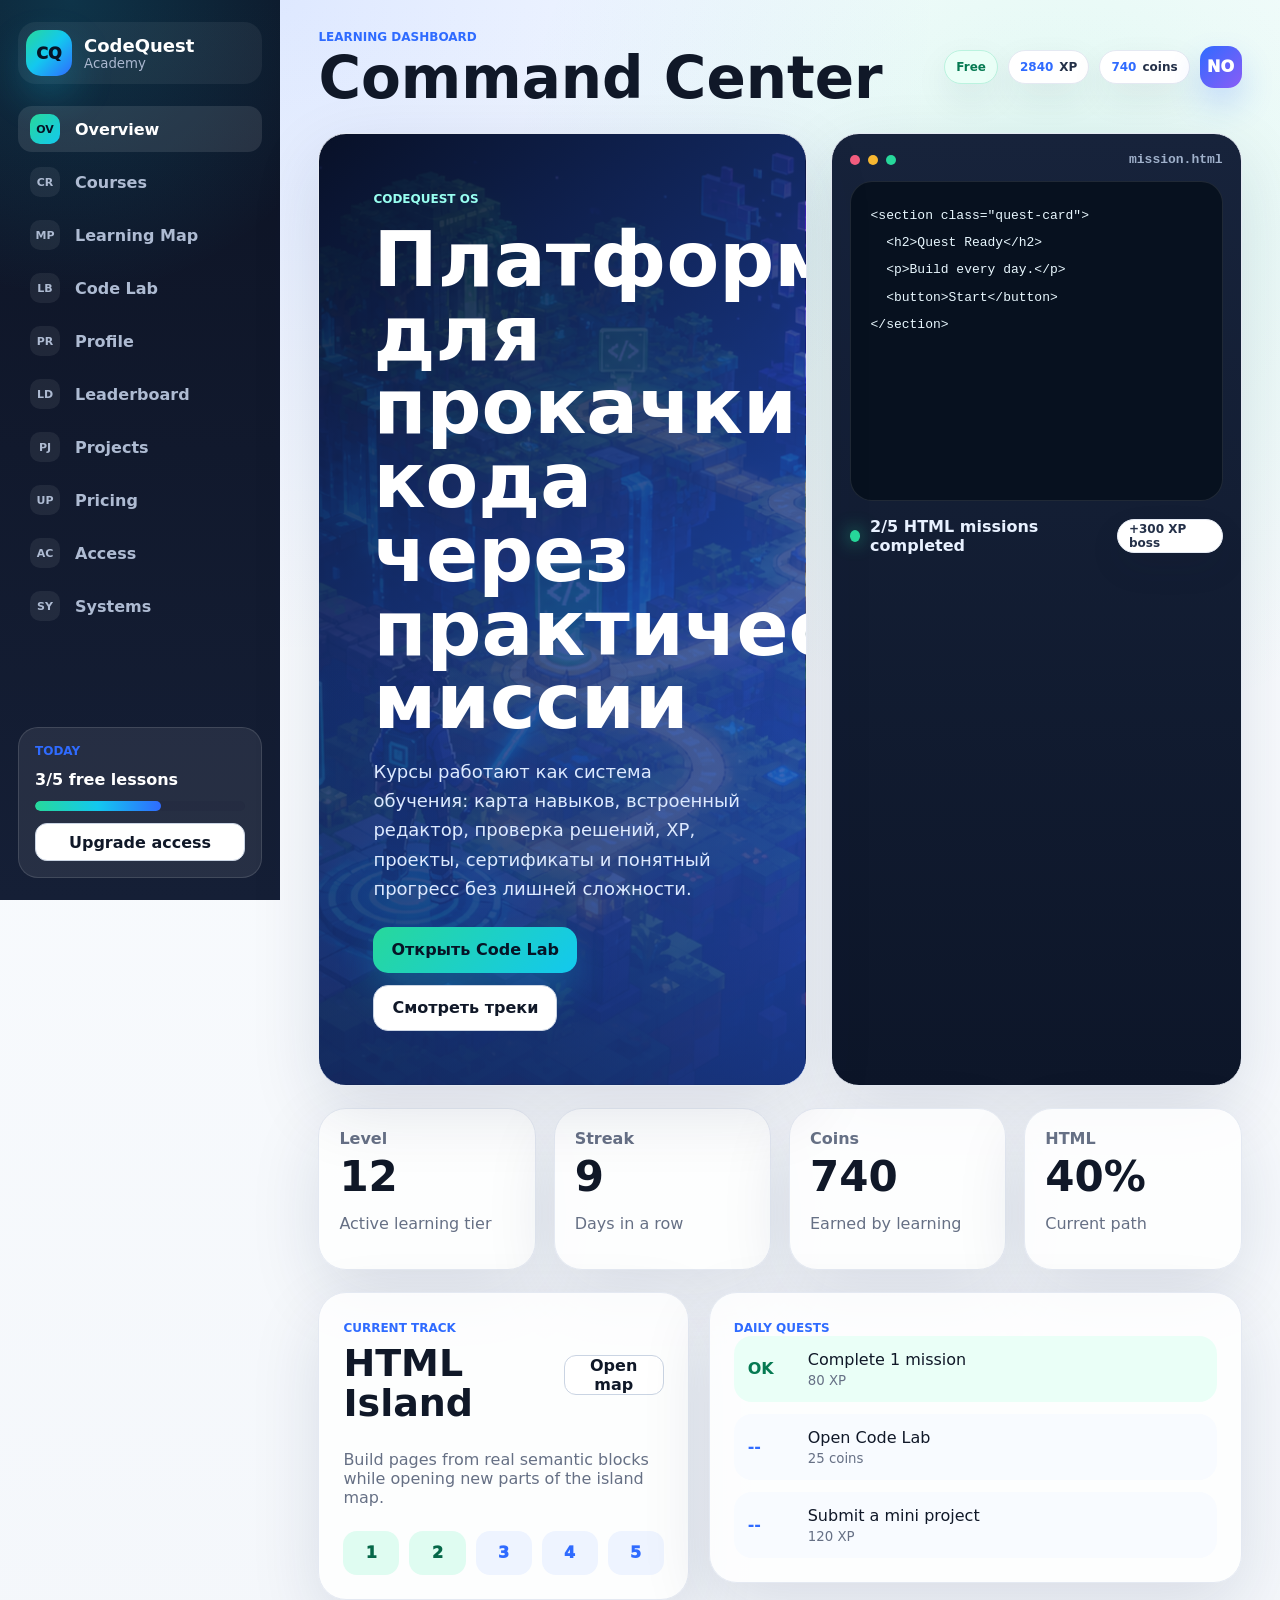
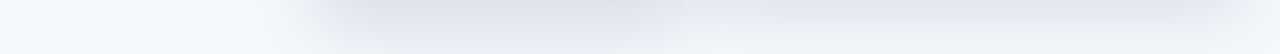
==== index.html @ f2c9de47 "Build CodeQuest Academy MVP" ====
<!doctype html>
<html lang="ru">
  <head>
    <meta charset="UTF-8" />
    <meta name="viewport" content="width=device-width, initial-scale=1.0" />
    <title>CodeQuest Academy</title>
    <link rel="stylesheet" href="src/styles/globals.css" />
  </head>
  <body>
    <div id="app"></div>
    <script type="module" src="src/app.js"></script>
  </body>
</html>
---- src/styles/globals.css ----
:root {
  color-scheme: light;
  --ink: #101828;
  --ink-2: #243048;
  --muted: #667085;
  --line: #e4e9f2;
  --line-strong: #cad4e3;
  --page: #f4f7fb;
  --panel: #ffffff;
  --panel-soft: #f8fbff;
  --nav: #0d1324;
  --nav-2: #151f36;
  --blue: #2f6bff;
  --cyan: #13c8ef;
  --green: #27d89b;
  --violet: #8b5cf6;
  --amber: #f7b731;
  --rose: #f35d7f;
  --shadow: 0 24px 70px rgba(20, 35, 70, 0.12);
  --shadow-soft: 0 14px 34px rgba(20, 35, 70, 0.08);
  font-family: Inter, ui-sans-serif, system-ui, -apple-system, BlinkMacSystemFont, "Segoe UI", sans-serif;
}

* {
  box-sizing: border-box;
}

body {
  margin: 0;
  min-width: 320px;
  color: var(--ink);
  background:
    radial-gradient(circle at 22% 0%, rgba(47, 107, 255, 0.14), transparent 34%),
    radial-gradient(circle at 82% 12%, rgba(39, 216, 155, 0.13), transparent 30%),
    linear-gradient(180deg, #fbfdff 0%, var(--page) 100%);
}

button,
input,
textarea,
select {
  font: inherit;
}

button {
  border: 0;
  cursor: pointer;
}

.app-shell {
  min-height: 100vh;
  display: grid;
  grid-template-columns: 280px minmax(0, 1fr);
}

.sidebar {
  position: sticky;
  top: 0;
  height: 100vh;
  display: flex;
  flex-direction: column;
  gap: 22px;
  padding: 22px 18px;
  background:
    radial-gradient(circle at 25% 0%, rgba(19, 200, 239, 0.18), transparent 32%),
    linear-gradient(180deg, var(--nav) 0%, var(--nav-2) 100%);
  color: white;
}

.brand {
  display: grid;
  grid-template-columns: 46px 1fr;
  align-items: center;
  gap: 12px;
  padding: 8px;
  border-radius: 18px;
  background: rgba(255, 255, 255, 0.06);
  color: white;
  text-align: left;
}

.brand-mark {
  width: 46px;
  height: 46px;
  display: grid;
  place-items: center;
  border-radius: 15px;
  background: linear-gradient(135deg, var(--green), var(--cyan) 48%, var(--blue));
  color: #061426;
  font-weight: 950;
  box-shadow: 0 18px 40px rgba(19, 200, 239, 0.28);
}

.brand strong,
.brand small {
  display: block;
}

.brand strong {
  font-size: 18px;
}

.brand small {
  color: #aab7cf;
}

.side-nav {
  display: grid;
  gap: 7px;
}

.side-nav button {
  display: grid;
  grid-template-columns: 34px 1fr;
  align-items: center;
  gap: 11px;
  min-height: 46px;
  padding: 0 12px;
  border-radius: 14px;
  color: #aebbd2;
  background: transparent;
  text-align: left;
}

.side-nav button span {
  width: 30px;
  height: 30px;
  display: grid;
  place-items: center;
  border-radius: 10px;
  background: rgba(255, 255, 255, 0.07);
  font-size: 11px;
  font-weight: 900;
}

.side-nav button.active,
.side-nav button:hover {
  color: white;
  background: rgba(255, 255, 255, 0.1);
}

.side-nav button.active span {
  background: linear-gradient(135deg, var(--green), var(--cyan));
  color: #061426;
}

.sidebar-card {
  margin-top: auto;
  display: grid;
  gap: 12px;
  padding: 16px;
  border: 1px solid rgba(255, 255, 255, 0.12);
  border-radius: 20px;
  background: rgba(255, 255, 255, 0.08);
}

.workspace {
  min-width: 0;
  padding: 26px clamp(18px, 3vw, 40px) 54px;
}

.workspace-top {
  display: flex;
  align-items: center;
  justify-content: space-between;
  gap: 20px;
  margin-bottom: 26px;
}

.workspace-top h1 {
  margin: 4px 0 0;
  font-size: clamp(34px, 5vw, 58px);
  line-height: 1;
  letter-spacing: 0;
}

.mini-label {
  display: inline-flex;
  width: fit-content;
  color: var(--blue);
  font-size: 12px;
  font-weight: 900;
  letter-spacing: 0;
  text-transform: uppercase;
}

.account-strip {
  display: flex;
  align-items: center;
  gap: 10px;
  flex-wrap: wrap;
  justify-content: flex-end;
}

.plan-badge,
.metric-pill,
.tag {
  display: inline-flex;
  align-items: center;
  gap: 6px;
  min-height: 34px;
  padding: 0 11px;
  border: 1px solid var(--line);
  border-radius: 999px;
  background: white;
  color: var(--ink-2);
  font-size: 12px;
  font-weight: 850;
  box-shadow: var(--shadow-soft);
}

.plan-badge {
  color: #067a52;
  background: #eafff7;
  border-color: #bbf3df;
}

.metric-pill strong {
  color: var(--blue);
}

.avatar {
  width: 42px;
  height: 42px;
  display: grid;
  place-items: center;
  border-radius: 14px;
  color: white;
  background: linear-gradient(135deg, var(--blue), var(--violet));
  font-weight: 950;
  box-shadow: 0 16px 32px rgba(47, 107, 255, 0.22);
}

.avatar.large {
  width: 86px;
  height: 86px;
  margin-bottom: 18px;
  font-size: 28px;
}

.command-center {
  display: grid;
  grid-template-columns: minmax(0, 0.95fr) minmax(360px, 0.8fr);
  gap: 24px;
  align-items: stretch;
  margin-bottom: 22px;
}

.command-copy,
.lab-preview,
.panel,
.stat-card,
.course-card,
.price-card {
  border: 1px solid var(--line);
  border-radius: 28px;
  background: rgba(255, 255, 255, 0.84);
  box-shadow: var(--shadow);
}

.command-copy {
  position: relative;
  overflow: hidden;
  padding: clamp(28px, 5vw, 54px);
  color: white;
  background:
    linear-gradient(135deg, rgba(9, 18, 41, 0.92), rgba(47, 107, 255, 0.78)),
    url("../assets/codequest-hero.png");
  background-size: cover;
  background-position: center;
}

.command-copy::after {
  content: "";
  position: absolute;
  inset: auto 0 0;
  height: 46%;
  background: linear-gradient(transparent, rgba(8, 13, 30, 0.46));
  pointer-events: none;
}

.command-copy > * {
  position: relative;
  z-index: 1;
}

.command-copy .mini-label {
  color: #98fff0;
}

.command-copy h2 {
  max-width: 760px;
  margin: 16px 0;
  font-size: clamp(40px, 6vw, 78px);
  line-height: 0.96;
  letter-spacing: 0;
}

.command-copy p {
  max-width: 660px;
  color: #dce9ff;
  font-size: 18px;
  line-height: 1.62;
}

.actions {
  display: flex;
  flex-wrap: wrap;
  gap: 12px;
  margin-top: 24px;
}

.primary-btn,
.secondary-btn,
.ghost-btn {
  min-height: 46px;
  padding: 0 18px;
  border-radius: 15px;
  font-weight: 900;
  transition: transform 160ms ease, box-shadow 160ms ease;
}

.primary-btn {
  color: #061426;
  background: linear-gradient(135deg, var(--green), var(--cyan));
  box-shadow: 0 18px 36px rgba(19, 200, 239, 0.24);
}

.secondary-btn {
  border: 1px solid var(--line-strong);
  color: var(--ink);
  background: white;
}

.ghost-btn {
  color: var(--muted);
  background: transparent;
}

.compact {
  min-height: 38px;
  padding: 0 13px;
  border-radius: 12px;
}

.primary-btn:hover,
.secondary-btn:hover,
.ghost-btn:hover {
  transform: translateY(-2px);
}

button:disabled {
  cursor: not-allowed;
  opacity: 0.58;
  transform: none;
}

.lab-preview {
  padding: 18px;
  background:
    linear-gradient(180deg, #17233b, #0d1629);
  color: #e8f1ff;
}

.window-bar {
  display: flex;
  align-items: center;
  gap: 8px;
  margin-bottom: 14px;
}

.window-bar span {
  width: 10px;
  height: 10px;
  border-radius: 50%;
  background: var(--rose);
}

.window-bar span:nth-child(2) {
  background: var(--amber);
}

.window-bar span:nth-child(3) {
  background: var(--green);
}

.window-bar strong {
  margin-left: auto;
  color: #9fb0ca;
  font-family: "Cascadia Code", Consolas, monospace;
  font-size: 13px;
}

.lab-preview pre,
.editor-panel textarea {
  margin: 0;
  min-height: 320px;
  padding: 20px;
  border: 1px solid rgba(255, 255, 255, 0.1);
  border-radius: 22px;
  overflow: auto;
  background: #07111f;
  color: #e9f8ff;
  font-family: "Cascadia Code", "SFMono-Regular", Consolas, monospace;
  line-height: 1.7;
}

.preview-status {
  display: flex;
  align-items: center;
  gap: 10px;
  margin-top: 16px;
}

.status-dot {
  width: 12px;
  height: 12px;
  border-radius: 50%;
  background: var(--green);
  box-shadow: 0 0 18px rgba(39, 216, 155, 0.8);
}

.insight-grid,
.course-grid,
.pricing-grid,
.system-grid {
  display: grid;
  gap: 18px;
}

.insight-grid {
  grid-template-columns: repeat(4, minmax(0, 1fr));
  margin-bottom: 22px;
}

.compact-grid {
  grid-template-columns: repeat(3, minmax(0, 1fr));
  margin: 18px 0;
}

.stat-card {
  padding: 20px;
}

.stat-card span {
  color: var(--muted);
  font-weight: 850;
}

.stat-card strong {
  display: block;
  margin: 8px 0;
  font-size: clamp(28px, 4vw, 42px);
  line-height: 1;
}

.stat-card p,
.muted {
  color: var(--muted);
}

.split-layout,
.lab-layout {
  display: grid;
  grid-template-columns: minmax(0, 0.82fr) minmax(0, 1.18fr);
  gap: 20px;
  align-items: start;
}

.wide-left {
  grid-template-columns: minmax(0, 1.04fr) minmax(360px, 0.96fr);
}

.panel {
  padding: 24px;
}

.panel h2,
.course-card h2,
.price-card h2 {
  margin: 8px 0 10px;
  font-size: clamp(24px, 3vw, 38px);
  line-height: 1.05;
}

.section-head,
.row-between {
  display: flex;
  align-items: center;
  justify-content: space-between;
  gap: 14px;
}

.track-strip {
  display: grid;
  grid-template-columns: repeat(5, 1fr);
  gap: 10px;
  margin-top: 24px;
}

.track-strip button,
.node {
  height: 44px;
  display: grid;
  place-items: center;
  border-radius: 14px;
  color: var(--blue);
  background: #eef4ff;
  font-weight: 950;
}

.track-strip button.done,
.mission-row.done .node {
  color: #066849;
  background: #dffcf1;
}

.process-list {
  display: grid;
  gap: 12px;
}

.process-list div {
  display: grid;
  grid-template-columns: 48px 1fr;
  gap: 12px;
  align-items: center;
  padding: 14px;
  border-radius: 18px;
  background: var(--panel-soft);
}

.process-list strong {
  color: var(--blue);
}

.process-list .complete {
  background: #eafff7;
}

.process-list .complete strong {
  color: #067a52;
}

.process-list small {
  display: block;
  margin-top: 4px;
  color: var(--muted);
}

.toolbar {
  display: flex;
  align-items: center;
  justify-content: space-between;
  gap: 14px;
  margin-bottom: 20px;
}

.filters {
  display: flex;
  gap: 8px;
  flex-wrap: wrap;
}

.filters button {
  min-height: 40px;
  padding: 0 15px;
  border: 1px solid var(--line);
  border-radius: 999px;
  color: var(--muted);
  background: white;
  font-weight: 850;
}

.filters button.active {
  color: white;
  background: var(--blue);
  border-color: var(--blue);
}

.course-grid {
  grid-template-columns: repeat(3, minmax(0, 1fr));
}

.course-card {
  overflow: hidden;
}

.locked-card {
  opacity: 0.82;
}

.locked-card .course-cover {
  filter: grayscale(0.2);
}

.course-cover {
  position: relative;
  min-height: 150px;
  display: flex;
  align-items: end;
  justify-content: space-between;
  padding: 22px;
  color: white;
  background:
    radial-gradient(circle at 72% 28%, color-mix(in srgb, var(--accent) 90%, white), transparent 22%),
    linear-gradient(135deg, color-mix(in srgb, var(--accent) 88%, #15203a), #15203a);
}

.course-cover span {
  font-size: 44px;
  font-weight: 950;
}

.course-orbit {
  width: 78px;
  height: 78px;
  border: 14px solid rgba(255, 255, 255, 0.26);
  border-top-color: white;
  border-radius: 50%;
}

.course-body {
  padding: 20px;
}

.course-body p {
  color: var(--muted);
  line-height: 1.5;
}

.tag-list,
.badge-grid {
  display: flex;
  flex-wrap: wrap;
  gap: 8px;
  margin: 14px 0;
}

.progress {
  height: 10px;
  overflow: hidden;
  border-radius: 999px;
  background: rgba(16, 24, 40, 0.08);
}

.progress span {
  display: block;
  width: var(--value);
  height: 100%;
  border-radius: inherit;
  background: linear-gradient(90deg, var(--green), var(--cyan), var(--blue));
}

.course-body .secondary-btn {
  margin-top: 16px;
}

.course-hero {
  background:
    linear-gradient(135deg, rgba(47, 107, 255, 0.12), rgba(39, 216, 155, 0.1)),
    white;
}

.mission-list {
  display: grid;
  gap: 12px;
}

.mission-row {
  display: grid;
  grid-template-columns: 58px 1fr auto;
  gap: 14px;
  align-items: center;
  padding: 15px;
  border: 1px solid var(--line);
  border-radius: 22px;
  background: white;
  color: var(--ink);
  text-align: left;
  box-shadow: var(--shadow-soft);
}

.mission-row small,
.project-row small {
  display: block;
  margin-top: 4px;
  color: var(--muted);
}

.mission-row.locked {
  opacity: 0.62;
}

.lesson-brief {
  position: sticky;
  top: 24px;
}

.hint-box,
.empty-note,
.toast {
  padding: 16px;
  border-radius: 18px;
  background: var(--panel-soft);
}

.hint-box {
  display: grid;
  gap: 6px;
  margin-top: 20px;
}

.editor-panel textarea {
  width: 100%;
  resize: vertical;
  min-height: 380px;
}

.toast {
  color: #066849;
  background: #e7fff5;
}

.empty-note {
  color: var(--muted);
  border: 1px dashed var(--line-strong);
}

.pricing-grid {
  grid-template-columns: repeat(3, minmax(0, 1fr));
}

.price-card {
  padding: 26px;
}

.price-card.best {
  border-color: #b6eeda;
  background:
    linear-gradient(180deg, #eafff7, white);
}

.price {
  margin: 16px 0;
  font-size: 52px;
  font-weight: 950;
}

.check-list {
  display: grid;
  gap: 11px;
  margin: 20px 0;
  padding: 0;
  list-style: none;
}

.check-list li::before {
  content: "+";
  margin-right: 8px;
  color: var(--green);
  font-weight: 950;
}

.profile-panel {
  text-align: center;
}

.profile-action {
  width: 100%;
  margin-top: 10px;
}

.badge {
  padding: 10px 12px;
  border: 1px solid var(--line);
  border-radius: 999px;
  background: var(--panel-soft);
  font-weight: 800;
}

.table-panel {
  display: grid;
  gap: 0;
}

.leader-row,
.project-row {
  display: grid;
  grid-template-columns: 60px 1fr auto;
  gap: 12px;
  align-items: center;
  padding: 16px 0;
  border-bottom: 1px solid var(--line);
}

.project-row {
  grid-template-columns: 1fr auto auto;
}

.project-row.complete {
  background: linear-gradient(90deg, #eafff7, transparent);
}

.leader-row:last-child,
.project-row:last-child {
  border-bottom: 0;
}

.system-grid {
  grid-template-columns: repeat(3, minmax(0, 1fr));
}

.billing-panel {
  margin-bottom: 20px;
  background:
    linear-gradient(135deg, rgba(47, 107, 255, 0.1), rgba(39, 216, 155, 0.12)),
    white;
}

.auth-save {
  margin-top: 14px;
}

.tutor-chip {
  border: 0;
  cursor: pointer;
}

.shop-list {
  display: grid;
  gap: 12px;
  margin-top: 14px;
}

.shop-item {
  display: grid;
  grid-template-columns: 1fr auto;
  gap: 12px;
  align-items: center;
  padding: 13px;
  border: 1px solid var(--line);
  border-radius: 18px;
  background: var(--panel-soft);
}

.shop-item small {
  display: block;
  margin-top: 4px;
  color: var(--muted);
}

.input {
  width: 100%;
  min-height: 48px;
  padding: 0 14px;
  border: 1px solid var(--line-strong);
  border-radius: 15px;
  color: var(--ink);
  background: white;
}

.modal-backdrop {
  position: fixed;
  inset: 0;
  z-index: 30;
  display: grid;
  place-items: center;
  padding: 18px;
  background: rgba(10, 18, 35, 0.5);
  backdrop-filter: blur(12px);
}

.modal {
  width: min(520px, 100%);
  padding: 28px;
  border: 1px solid var(--line);
  border-radius: 28px;
  background: white;
  box-shadow: var(--shadow);
}

@media (max-width: 1120px) {
  .app-shell {
    grid-template-columns: 1fr;
  }

  .sidebar {
    position: relative;
    height: auto;
  }

  .side-nav {
    grid-template-columns: repeat(5, minmax(120px, 1fr));
  }

  .sidebar-card {
    margin-top: 0;
  }

  .command-center,
  .split-layout,
  .lab-layout,
  .wide-left {
    grid-template-columns: 1fr;
  }

  .lesson-brief {
    position: static;
  }
}

@media (max-width: 820px) {
  .workspace-top,
  .toolbar,
  .section-head,
  .row-between {
    align-items: flex-start;
    flex-direction: column;
  }

  .insight-grid,
  .compact-grid,
  .course-grid,
  .pricing-grid,
  .system-grid {
    grid-template-columns: 1fr 1fr;
  }

  .side-nav {
    grid-template-columns: 1fr 1fr;
  }
}

@media (max-width: 560px) {
  .workspace {
    padding: 18px 14px 42px;
  }

  .workspace-top h1 {
    font-size: 36px;
  }

  .command-copy h2 {
    font-size: 42px;
  }

  .insight-grid,
  .compact-grid,
  .course-grid,
  .pricing-grid,
  .system-grid,
  .track-strip {
    grid-template-columns: 1fr;
  }

  .mission-row,
  .leader-row,
  .project-row {
    grid-template-columns: 1fr;
  }
}
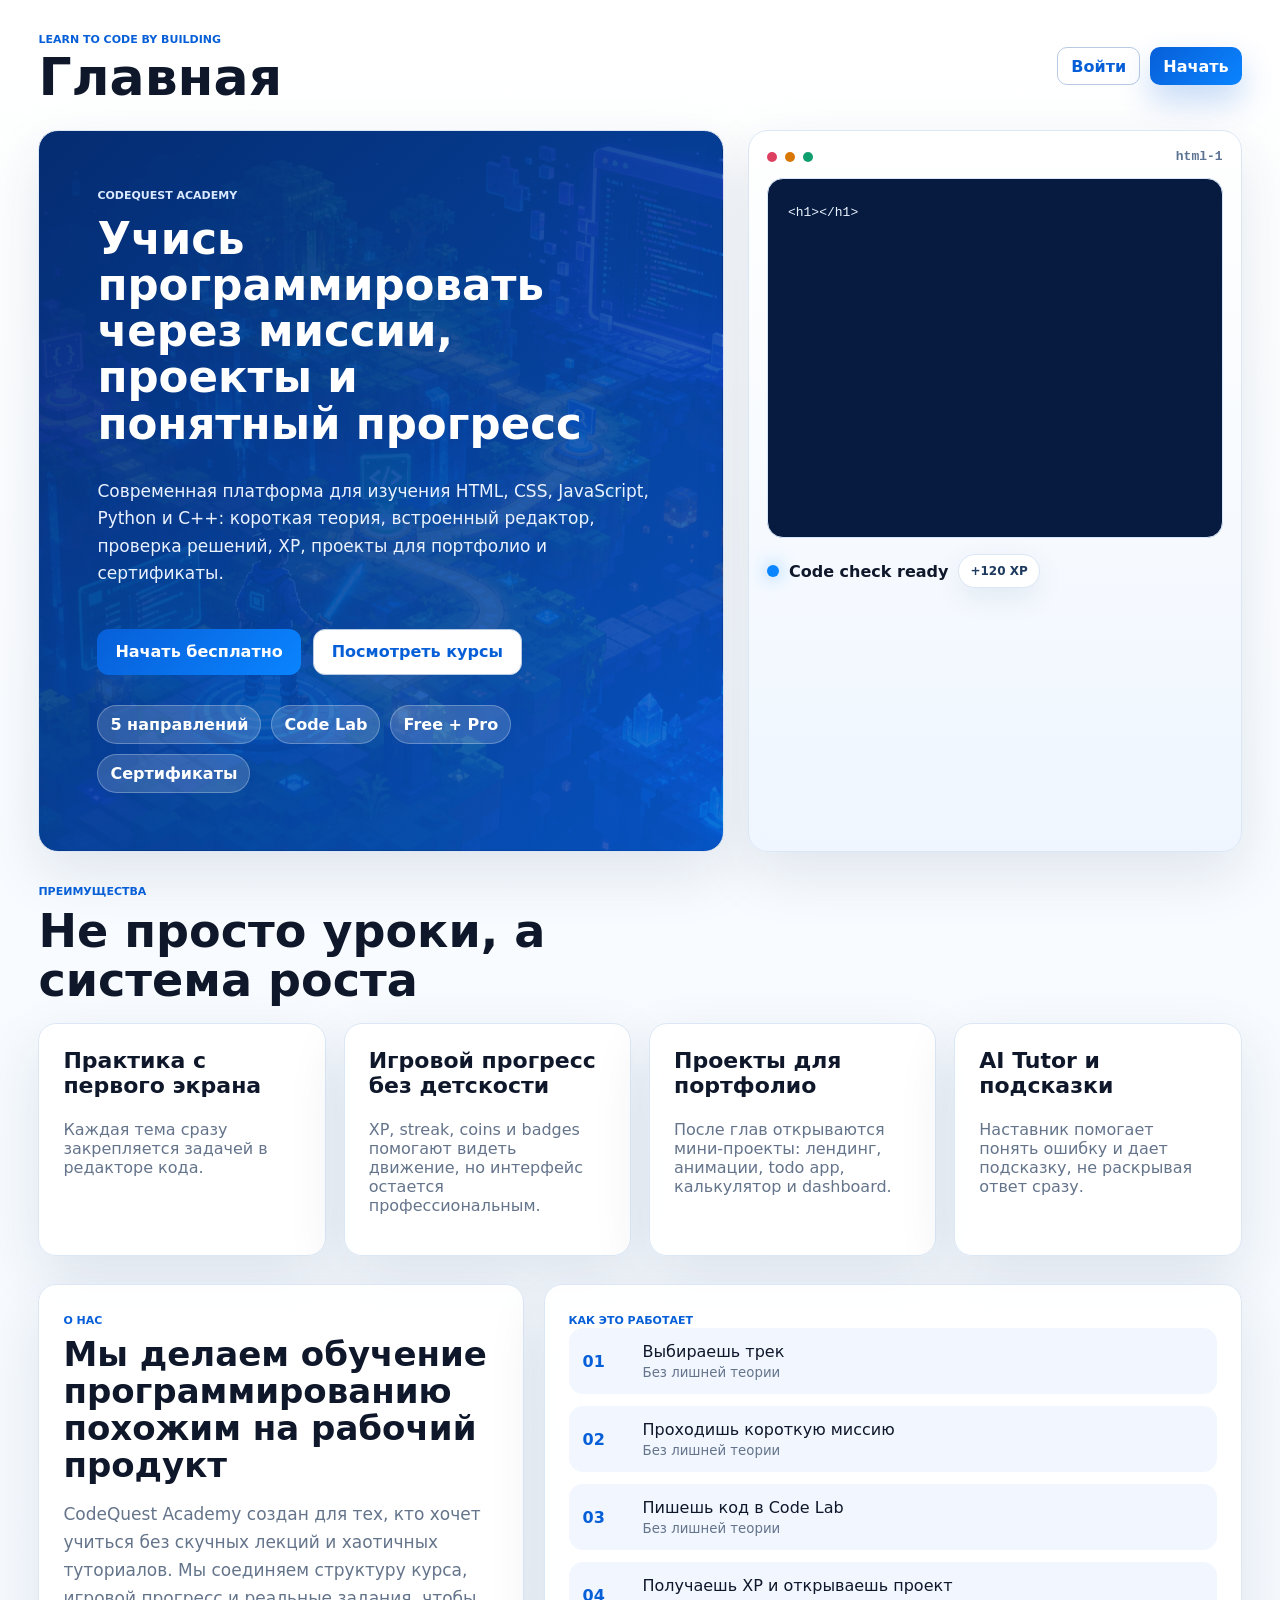
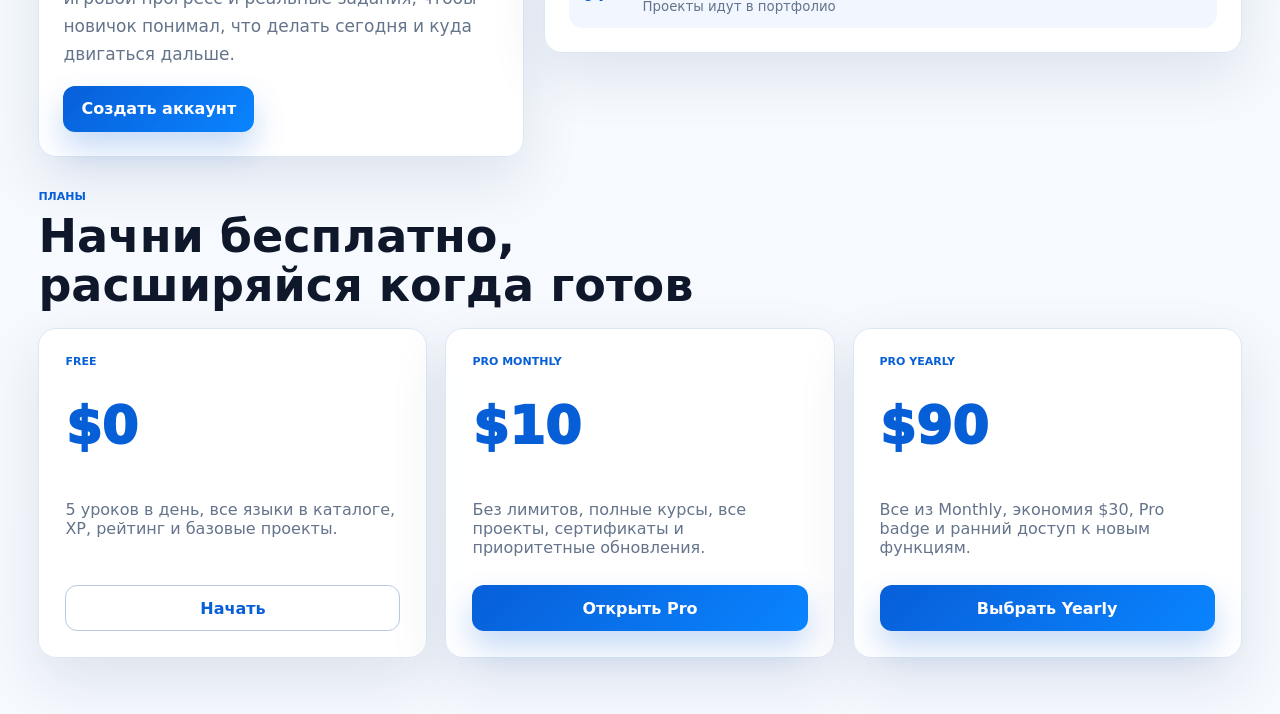
==== commit c404ac5d: "Add Supabase auth and professional redesign" ====
--- a/index.html
+++ b/index.html
@@ -8,6 +8,12 @@
   </head>
   <body>
     <div id="app"></div>
+    <script>
+      window.CODEQUEST_SUPABASE = {
+        url: "",
+        key: "",
+      };
+    </script>
     <script type="module" src="src/app.js"></script>
   </body>
 </html>
--- a/src/styles/globals.css
+++ b/src/styles/globals.css
@@ -1,23 +1,24 @@
 :root {
   color-scheme: light;
-  --ink: #101828;
-  --ink-2: #243048;
-  --muted: #667085;
-  --line: #e4e9f2;
-  --line-strong: #cad4e3;
-  --page: #f4f7fb;
+  --ink: #0f172a;
+  --ink-2: #1e3a5f;
+  --muted: #64748b;
+  --line: #dbe7f5;
+  --line-strong: #b8cae2;
+  --page: #f6f9fe;
   --panel: #ffffff;
-  --panel-soft: #f8fbff;
-  --nav: #0d1324;
-  --nav-2: #151f36;
-  --blue: #2f6bff;
-  --cyan: #13c8ef;
-  --green: #27d89b;
-  --violet: #8b5cf6;
-  --amber: #f7b731;
-  --rose: #f35d7f;
-  --shadow: 0 24px 70px rgba(20, 35, 70, 0.12);
-  --shadow-soft: 0 14px 34px rgba(20, 35, 70, 0.08);
+  --panel-soft: #f1f6ff;
+  --nav: #052e75;
+  --nav-2: #0b4eb3;
+  --blue: #075fd8;
+  --blue-2: #0a84ff;
+  --cyan: #0ea5e9;
+  --green: #0f9f6e;
+  --violet: #3157d5;
+  --amber: #d97706;
+  --rose: #dc3f60;
+  --shadow: 0 22px 58px rgba(15, 45, 92, 0.11);
+  --shadow-soft: 0 10px 28px rgba(15, 45, 92, 0.08);
   font-family: Inter, ui-sans-serif, system-ui, -apple-system, BlinkMacSystemFont, "Segoe UI", sans-serif;
 }
 
@@ -30,9 +31,7 @@
   min-width: 320px;
   color: var(--ink);
   background:
-    radial-gradient(circle at 22% 0%, rgba(47, 107, 255, 0.14), transparent 34%),
-    radial-gradient(circle at 82% 12%, rgba(39, 216, 155, 0.13), transparent 30%),
-    linear-gradient(180deg, #fbfdff 0%, var(--page) 100%);
+    linear-gradient(180deg, #ffffff 0%, #f7fbff 46%, var(--page) 100%);
 }
 
 button,
@@ -59,12 +58,12 @@
   height: 100vh;
   display: flex;
   flex-direction: column;
-  gap: 22px;
-  padding: 22px 18px;
+  gap: 20px;
+  padding: 24px 18px;
   background:
-    radial-gradient(circle at 25% 0%, rgba(19, 200, 239, 0.18), transparent 32%),
-    linear-gradient(180deg, var(--nav) 0%, var(--nav-2) 100%);
+    linear-gradient(180deg, var(--nav) 0%, #073f98 58%, #06265f 100%);
   color: white;
+  box-shadow: 12px 0 34px rgba(7, 36, 91, 0.16);
 }
 
 .brand {
@@ -73,8 +72,8 @@
   align-items: center;
   gap: 12px;
   padding: 8px;
-  border-radius: 18px;
-  background: rgba(255, 255, 255, 0.06);
+  border-radius: 14px;
+  background: rgba(255, 255, 255, 0.1);
   color: white;
   text-align: left;
 }
@@ -84,11 +83,11 @@
   height: 46px;
   display: grid;
   place-items: center;
-  border-radius: 15px;
-  background: linear-gradient(135deg, var(--green), var(--cyan) 48%, var(--blue));
-  color: #061426;
+  border-radius: 12px;
+  background: white;
+  color: var(--blue);
   font-weight: 950;
-  box-shadow: 0 18px 40px rgba(19, 200, 239, 0.28);
+  box-shadow: 0 14px 28px rgba(1, 18, 54, 0.18);
 }
 
 .brand strong,
@@ -101,7 +100,7 @@
 }
 
 .brand small {
-  color: #aab7cf;
+  color: #c7dcff;
 }
 
 .side-nav {
@@ -116,8 +115,8 @@
   gap: 11px;
   min-height: 46px;
   padding: 0 12px;
-  border-radius: 14px;
-  color: #aebbd2;
+  border-radius: 12px;
+  color: #d7e7ff;
   background: transparent;
   text-align: left;
 }
@@ -127,21 +126,21 @@
   height: 30px;
   display: grid;
   place-items: center;
-  border-radius: 10px;
-  background: rgba(255, 255, 255, 0.07);
+  border-radius: 9px;
+  background: rgba(255, 255, 255, 0.12);
   font-size: 11px;
   font-weight: 900;
 }
 
 .side-nav button.active,
 .side-nav button:hover {
-  color: white;
-  background: rgba(255, 255, 255, 0.1);
+  color: #06265f;
+  background: white;
 }
 
 .side-nav button.active span {
-  background: linear-gradient(135deg, var(--green), var(--cyan));
-  color: #061426;
+  background: #e6f0ff;
+  color: var(--blue);
 }
 
 .sidebar-card {
@@ -150,13 +149,13 @@
   gap: 12px;
   padding: 16px;
   border: 1px solid rgba(255, 255, 255, 0.12);
-  border-radius: 20px;
-  background: rgba(255, 255, 255, 0.08);
+  border-radius: 16px;
+  background: rgba(255, 255, 255, 0.11);
 }
 
 .workspace {
   min-width: 0;
-  padding: 26px clamp(18px, 3vw, 40px) 54px;
+  padding: 28px clamp(18px, 3vw, 42px) 56px;
 }
 
 .workspace-top {
@@ -169,8 +168,8 @@
 
 .workspace-top h1 {
   margin: 4px 0 0;
-  font-size: clamp(34px, 5vw, 58px);
-  line-height: 1;
+  font-size: clamp(32px, 4.2vw, 52px);
+  line-height: 1.02;
   letter-spacing: 0;
 }
 
@@ -178,7 +177,7 @@
   display: inline-flex;
   width: fit-content;
   color: var(--blue);
-  font-size: 12px;
+  font-size: 11px;
   font-weight: 900;
   letter-spacing: 0;
   text-transform: uppercase;
@@ -210,9 +209,9 @@
 }
 
 .plan-badge {
-  color: #067a52;
-  background: #eafff7;
-  border-color: #bbf3df;
+  color: var(--blue);
+  background: #eaf3ff;
+  border-color: #cfe1ff;
 }
 
 .metric-pill strong {
@@ -224,11 +223,11 @@
   height: 42px;
   display: grid;
   place-items: center;
-  border-radius: 14px;
+  border-radius: 12px;
   color: white;
-  background: linear-gradient(135deg, var(--blue), var(--violet));
+  background: linear-gradient(135deg, var(--blue), var(--blue-2));
   font-weight: 950;
-  box-shadow: 0 16px 32px rgba(47, 107, 255, 0.22);
+  box-shadow: 0 14px 30px rgba(7, 95, 216, 0.22);
 }
 
 .avatar.large {
@@ -253,8 +252,8 @@
 .course-card,
 .price-card {
   border: 1px solid var(--line);
-  border-radius: 28px;
-  background: rgba(255, 255, 255, 0.84);
+  border-radius: 18px;
+  background: rgba(255, 255, 255, 0.96);
   box-shadow: var(--shadow);
 }
 
@@ -264,7 +263,7 @@
   padding: clamp(28px, 5vw, 54px);
   color: white;
   background:
-    linear-gradient(135deg, rgba(9, 18, 41, 0.92), rgba(47, 107, 255, 0.78)),
+    linear-gradient(135deg, rgba(5, 46, 117, 0.96), rgba(7, 95, 216, 0.86)),
     url("../assets/codequest-hero.png");
   background-size: cover;
   background-position: center;
@@ -275,7 +274,7 @@
   position: absolute;
   inset: auto 0 0;
   height: 46%;
-  background: linear-gradient(transparent, rgba(8, 13, 30, 0.46));
+  background: linear-gradient(transparent, rgba(5, 46, 117, 0.38));
   pointer-events: none;
 }
 
@@ -285,7 +284,7 @@
 }
 
 .command-copy .mini-label {
-  color: #98fff0;
+  color: #dbeafe;
 }
 
 .command-copy h2 {
@@ -303,6 +302,137 @@
   line-height: 1.62;
 }
 
+.landing-hero {
+  display: grid;
+  grid-template-columns: minmax(0, 1fr) minmax(340px, 0.72fr);
+  gap: 24px;
+  align-items: stretch;
+  margin-bottom: 28px;
+}
+
+.landing-copy,
+.landing-product {
+  border: 1px solid var(--line);
+  border-radius: 20px;
+  box-shadow: var(--shadow);
+}
+
+.landing-copy {
+  min-height: 520px;
+  display: flex;
+  flex-direction: column;
+  justify-content: center;
+  padding: clamp(30px, 5vw, 58px);
+  color: white;
+  background:
+    linear-gradient(135deg, rgba(5, 46, 117, 0.96), rgba(7, 95, 216, 0.84)),
+    url("../assets/codequest-hero.png");
+  background-size: cover;
+  background-position: center;
+  overflow: hidden;
+}
+
+.landing-copy .mini-label {
+  color: #dbeafe;
+}
+
+.landing-copy h2 {
+  max-width: 640px;
+  margin: 14px 0;
+  font-size: clamp(30px, 3.4vw, 52px);
+  line-height: 1.06;
+  text-wrap: balance;
+}
+
+.landing-copy p {
+  max-width: 600px;
+  color: #eaf2ff;
+  font-size: 17px;
+  line-height: 1.62;
+}
+
+.landing-trust {
+  display: flex;
+  flex-wrap: wrap;
+  gap: 10px;
+  margin-top: 30px;
+}
+
+.landing-trust span {
+  padding: 9px 12px;
+  border: 1px solid rgba(255, 255, 255, 0.26);
+  border-radius: 999px;
+  background: rgba(255, 255, 255, 0.16);
+  color: white;
+  font-weight: 850;
+}
+
+.landing-product {
+  padding: 18px;
+  background: linear-gradient(180deg, #ffffff, #eff6ff);
+  color: var(--ink);
+}
+
+.landing-product pre {
+  margin: 0;
+  min-height: 360px;
+  padding: 20px;
+  border-radius: 16px;
+  overflow: auto;
+  border: 1px solid #d7e6fb;
+  background: #061b3f;
+  color: #eaf4ff;
+  font-family: "Cascadia Code", "SFMono-Regular", Consolas, monospace;
+  line-height: 1.7;
+}
+
+.landing-section {
+  margin-top: 28px;
+}
+
+.landing-section-head {
+  margin-bottom: 18px;
+}
+
+.landing-section-head h2 {
+  max-width: 720px;
+  margin: 8px 0 0;
+  font-size: clamp(28px, 3.6vw, 48px);
+  line-height: 1.07;
+}
+
+.benefit-grid,
+.landing-plan-grid {
+  display: grid;
+  grid-template-columns: repeat(4, minmax(0, 1fr));
+  gap: 18px;
+}
+
+.benefit-card h3 {
+  margin-top: 0;
+  font-size: 22px;
+}
+
+.about-panel p {
+  color: var(--muted);
+  font-size: 17px;
+  line-height: 1.65;
+}
+
+.landing-plan-grid {
+  grid-template-columns: repeat(3, minmax(0, 1fr));
+}
+
+.landing-plan {
+  display: flex;
+  flex-direction: column;
+  gap: 12px;
+}
+
+.landing-plan button {
+  margin-top: auto;
+}
+
 .actions {
   display: flex;
   flex-wrap: wrap;
@@ -315,20 +445,20 @@
 .ghost-btn {
   min-height: 46px;
   padding: 0 18px;
-  border-radius: 15px;
+  border-radius: 12px;
   font-weight: 900;
   transition: transform 160ms ease, box-shadow 160ms ease;
 }
 
 .primary-btn {
-  color: #061426;
-  background: linear-gradient(135deg, var(--green), var(--cyan));
-  box-shadow: 0 18px 36px rgba(19, 200, 239, 0.24);
+  color: white;
+  background: linear-gradient(135deg, var(--blue), var(--blue-2));
+  box-shadow: 0 16px 32px rgba(7, 95, 216, 0.24);
 }
 
 .secondary-btn {
   border: 1px solid var(--line-strong);
-  color: var(--ink);
+  color: var(--blue);
   background: white;
 }
 
@@ -340,7 +470,7 @@
 .compact {
   min-height: 38px;
   padding: 0 13px;
-  border-radius: 12px;
+  border-radius: 10px;
 }
 
 .primary-btn:hover,
@@ -357,9 +487,8 @@
 
 .lab-preview {
   padding: 18px;
-  background:
-    linear-gradient(180deg, #17233b, #0d1629);
-  color: #e8f1ff;
+  background: linear-gradient(180deg, #ffffff, #edf5ff);
+  color: var(--ink);
 }
 
 .window-bar {
@@ -386,7 +515,7 @@
 
 .window-bar strong {
   margin-left: auto;
-  color: #9fb0ca;
+  color: #5b7292;
   font-family: "Cascadia Code", Consolas, monospace;
   font-size: 13px;
 }
@@ -396,11 +525,11 @@
   margin: 0;
   min-height: 320px;
   padding: 20px;
-  border: 1px solid rgba(255, 255, 255, 0.1);
-  border-radius: 22px;
+  border: 1px solid #d7e6fb;
+  border-radius: 16px;
   overflow: auto;
-  background: #07111f;
-  color: #e9f8ff;
+  background: #061b3f;
+  color: #eaf4ff;
   font-family: "Cascadia Code", "SFMono-Regular", Consolas, monospace;
   line-height: 1.7;
 }
@@ -416,8 +545,8 @@
   width: 12px;
   height: 12px;
   border-radius: 50%;
-  background: var(--green);
-  box-shadow: 0 0 18px rgba(39, 216, 155, 0.8);
+  background: var(--blue-2);
+  box-shadow: 0 0 18px rgba(10, 132, 255, 0.55);
 }
 
 .insight-grid,
@@ -450,6 +579,7 @@
 .stat-card strong {
   display: block;
   margin: 8px 0;
+  color: var(--blue);
   font-size: clamp(28px, 4vw, 42px);
   line-height: 1;
 }
@@ -479,8 +609,8 @@
 .course-card h2,
 .price-card h2 {
   margin: 8px 0 10px;
-  font-size: clamp(24px, 3vw, 38px);
-  line-height: 1.05;
+  font-size: clamp(24px, 2.7vw, 34px);
+  line-height: 1.08;
 }
 
 .section-head,
@@ -503,16 +633,16 @@
   height: 44px;
   display: grid;
   place-items: center;
-  border-radius: 14px;
+  border-radius: 12px;
   color: var(--blue);
-  background: #eef4ff;
+  background: #eaf3ff;
   font-weight: 950;
 }
 
 .track-strip button.done,
 .mission-row.done .node {
-  color: #066849;
-  background: #dffcf1;
+  color: #075fd8;
+  background: #dbeafe;
 }
 
 .process-list {
@@ -526,7 +656,7 @@
   gap: 12px;
   align-items: center;
   padding: 14px;
-  border-radius: 18px;
+  border-radius: 14px;
   background: var(--panel-soft);
 }
 
@@ -535,11 +665,11 @@
 }
 
 .process-list .complete {
-  background: #eafff7;
+  background: #eaf3ff;
 }
 
 .process-list .complete strong {
-  color: #067a52;
+  color: var(--blue);
 }
 
 .process-list small {
@@ -603,8 +733,7 @@
   padding: 22px;
   color: white;
   background:
-    radial-gradient(circle at 72% 28%, color-mix(in srgb, var(--accent) 90%, white), transparent 22%),
-    linear-gradient(135deg, color-mix(in srgb, var(--accent) 88%, #15203a), #15203a);
+    linear-gradient(135deg, color-mix(in srgb, var(--accent) 62%, var(--blue)), #06265f);
 }
 
 .course-cover span {
@@ -649,7 +778,7 @@
   width: var(--value);
   height: 100%;
   border-radius: inherit;
-  background: linear-gradient(90deg, var(--green), var(--cyan), var(--blue));
+  background: linear-gradient(90deg, var(--blue), var(--blue-2));
 }
 
 .course-body .secondary-btn {
@@ -658,7 +787,7 @@
 
 .course-hero {
   background:
-    linear-gradient(135deg, rgba(47, 107, 255, 0.12), rgba(39, 216, 155, 0.1)),
+    linear-gradient(135deg, rgba(7, 95, 216, 0.1), rgba(10, 132, 255, 0.08)),
     white;
 }
 
@@ -674,7 +803,7 @@
   align-items: center;
   padding: 15px;
   border: 1px solid var(--line);
-  border-radius: 22px;
+  border-radius: 16px;
   background: white;
   color: var(--ink);
   text-align: left;
@@ -701,7 +830,7 @@
 .empty-note,
 .toast {
   padding: 16px;
-  border-radius: 18px;
+  border-radius: 14px;
   background: var(--panel-soft);
 }
 
@@ -718,8 +847,9 @@
 }
 
 .toast {
-  color: #066849;
-  background: #e7fff5;
+  color: #0752b4;
+  background: #eaf3ff;
+  border: 1px solid #cfe1ff;
 }
 
 .empty-note {
@@ -736,13 +866,14 @@
 }
 
 .price-card.best {
-  border-color: #b6eeda;
+  border-color: #9fc4ff;
   background:
-    linear-gradient(180deg, #eafff7, white);
+    linear-gradient(180deg, #eaf3ff, white);
 }
 
 .price {
   margin: 16px 0;
+  color: var(--blue);
   font-size: 52px;
   font-weight: 950;
 }
@@ -758,7 +889,7 @@
 .check-list li::before {
   content: "+";
   margin-right: 8px;
-  color: var(--green);
+  color: var(--blue);
   font-weight: 950;
 }
 
@@ -775,7 +906,7 @@
   padding: 10px 12px;
   border: 1px solid var(--line);
   border-radius: 999px;
-  background: var(--panel-soft);
+  background: #f4f8ff;
   font-weight: 800;
 }
 
@@ -799,7 +930,7 @@
 }
 
 .project-row.complete {
-  background: linear-gradient(90deg, #eafff7, transparent);
+  background: linear-gradient(90deg, #eaf3ff, transparent);
 }
 
 .leader-row:last-child,
@@ -814,12 +945,38 @@
 .billing-panel {
   margin-bottom: 20px;
   background:
-    linear-gradient(135deg, rgba(47, 107, 255, 0.1), rgba(39, 216, 155, 0.12)),
+    linear-gradient(135deg, rgba(7, 95, 216, 0.11), rgba(10, 132, 255, 0.07)),
     white;
 }
 
 .auth-save {
   margin-top: 14px;
+}
+
+.auth-status-panel {
+  display: flex;
+  align-items: center;
+  justify-content: space-between;
+  gap: 18px;
+  margin-bottom: 20px;
+}
+
+.auth-status-panel h2 {
+  margin: 6px 0 8px;
+}
+
+.auth-form {
+  display: grid;
+  gap: 14px;
+  margin-top: 18px;
+}
+
+.auth-form label {
+  display: grid;
+  gap: 8px;
+  color: var(--ink-2);
+  font-size: 13px;
+  font-weight: 850;
 }
 
 .tutor-chip {
@@ -840,7 +997,7 @@
   align-items: center;
   padding: 13px;
   border: 1px solid var(--line);
-  border-radius: 18px;
+  border-radius: 14px;
   background: var(--panel-soft);
 }
 
@@ -855,9 +1012,16 @@
   min-height: 48px;
   padding: 0 14px;
   border: 1px solid var(--line-strong);
-  border-radius: 15px;
+  border-radius: 12px;
   color: var(--ink);
   background: white;
+  outline: none;
+  transition: border-color 160ms ease, box-shadow 160ms ease;
+}
+
+.input:focus {
+  border-color: var(--blue);
+  box-shadow: 0 0 0 4px rgba(7, 95, 216, 0.12);
 }
 
 .modal-backdrop {
@@ -867,7 +1031,7 @@
   display: grid;
   place-items: center;
   padding: 18px;
-  background: rgba(10, 18, 35, 0.5);
+  background: rgba(6, 38, 95, 0.48);
   backdrop-filter: blur(12px);
 }
 
@@ -875,7 +1039,7 @@
   width: min(520px, 100%);
   padding: 28px;
   border: 1px solid var(--line);
-  border-radius: 28px;
+  border-radius: 18px;
   background: white;
   box-shadow: var(--shadow);
 }
@@ -899,6 +1063,7 @@
   }
 
   .command-center,
+  .landing-hero,
   .split-layout,
   .lab-layout,
   .wide-left {
@@ -922,7 +1087,9 @@
   .insight-grid,
   .compact-grid,
   .course-grid,
+  .benefit-grid,
   .pricing-grid,
+  .landing-plan-grid,
   .system-grid {
     grid-template-columns: 1fr 1fr;
   }
@@ -945,10 +1112,20 @@
     font-size: 42px;
   }
 
+  .landing-copy {
+    min-height: auto;
+  }
+
+  .landing-copy h2 {
+    font-size: 34px;
+  }
+
   .insight-grid,
   .compact-grid,
   .course-grid,
+  .benefit-grid,
   .pricing-grid,
+  .landing-plan-grid,
   .system-grid,
   .track-strip {
     grid-template-columns: 1fr;
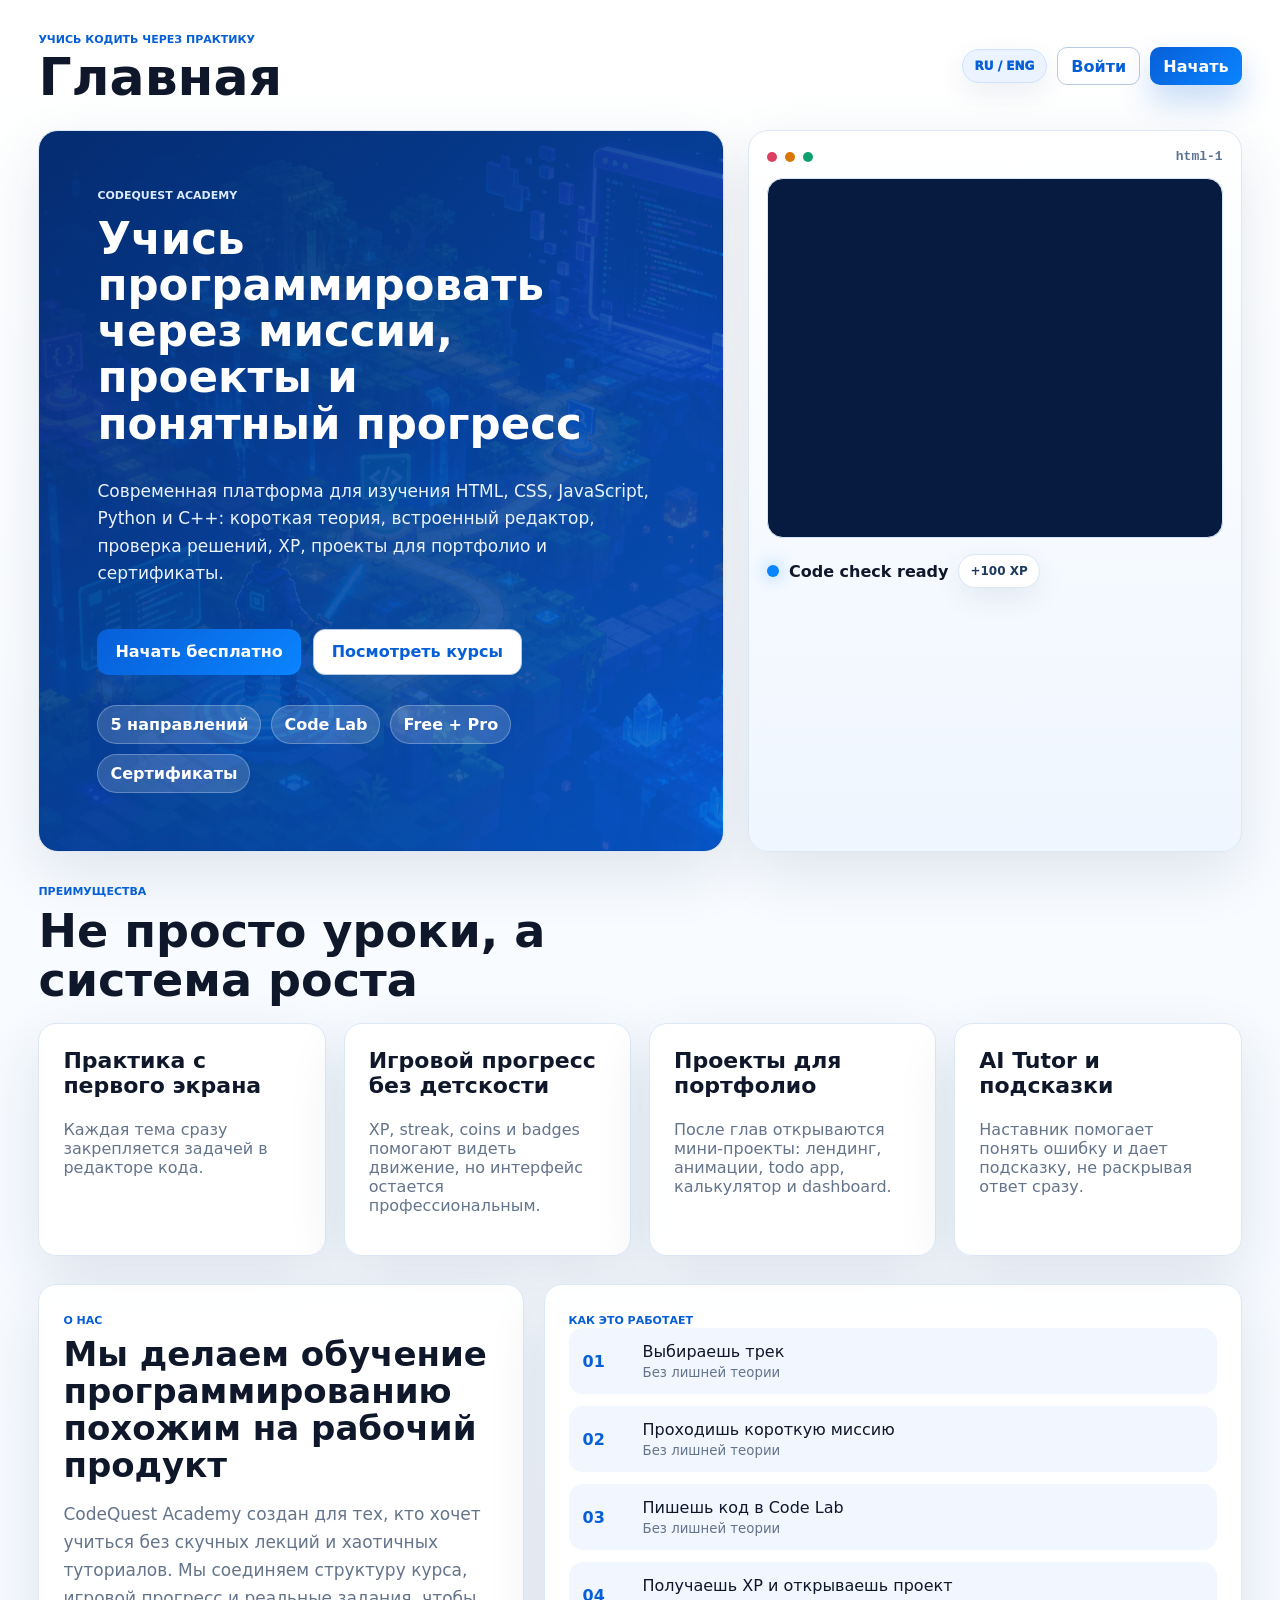
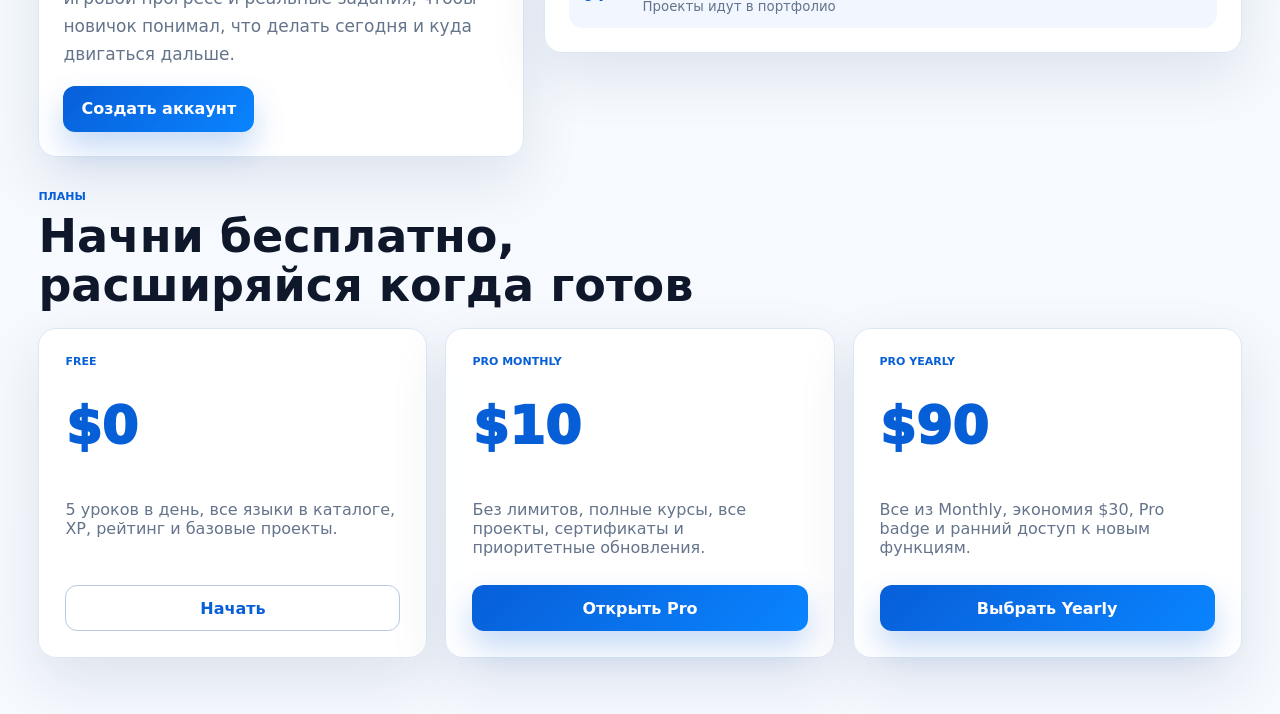
==== commit 741a36d2: "Add release PWA and backend schema polish" ====
--- a/index.html
+++ b/index.html
@@ -3,7 +3,15 @@
   <head>
     <meta charset="UTF-8" />
     <meta name="viewport" content="width=device-width, initial-scale=1.0" />
+    <meta name="description" content="CodeQuest Academy is a gamified programming academy with missions, course maps, XP, projects, certificates, and Supabase-ready auth." />
+    <meta name="theme-color" content="#075fd8" />
+    <meta property="og:title" content="CodeQuest Academy" />
+    <meta property="og:description" content="Learn HTML, CSS, JavaScript, Python, and C++ through missions, XP, and projects." />
+    <meta property="og:type" content="website" />
+    <meta property="og:image" content="src/assets/codequest-hero.png" />
     <title>CodeQuest Academy</title>
+    <link rel="manifest" href="manifest.webmanifest" />
+    <link rel="icon" href="src/assets/codequest-hero.png" />
     <link rel="stylesheet" href="src/styles/globals.css" />
   </head>
   <body>
--- a/src/styles/globals.css
+++ b/src/styles/globals.css
@@ -208,6 +208,18 @@
   box-shadow: var(--shadow-soft);
 }
 
+.lang-toggle {
+  min-height: 34px;
+  padding: 0 12px;
+  border: 1px solid #cfe1ff;
+  border-radius: 999px;
+  color: var(--blue);
+  background: #eaf3ff;
+  font-size: 12px;
+  font-weight: 950;
+  box-shadow: var(--shadow-soft);
+}
+
 .plan-badge {
   color: var(--blue);
   background: #eaf3ff;
@@ -639,8 +651,7 @@
   font-weight: 950;
 }
 
-.track-strip button.done,
-.mission-row.done .node {
+.track-strip button.done {
   color: #075fd8;
   background: #dbeafe;
 }
@@ -791,33 +802,150 @@
     white;
 }
 
-.mission-list {
-  display: grid;
-  gap: 12px;
-}
-
-.mission-row {
-  display: grid;
-  grid-template-columns: 58px 1fr auto;
+.mission-path {
+  position: relative;
+  display: grid;
+  gap: 22px;
+  padding: 8px 0;
+}
+
+.path-unit {
+  position: relative;
+  display: grid;
+  gap: 16px;
+  padding: 18px;
+  border: 1px solid var(--line);
+  border-radius: 22px;
+  background: rgba(255, 255, 255, 0.9);
+  box-shadow: var(--shadow-soft);
+}
+
+.path-unit::before {
+  content: "";
+  position: absolute;
+  top: 112px;
+  bottom: 34px;
+  left: 49px;
+  width: 4px;
+  border-radius: 999px;
+  background: linear-gradient(180deg, #cfe1ff, #075fd8, #cfe1ff);
+}
+
+.path-unit-head {
+  position: relative;
+  z-index: 1;
+  display: grid;
+  grid-template-columns: 56px 1fr;
   gap: 14px;
   align-items: center;
-  padding: 15px;
+  padding: 12px;
+  border-radius: 16px;
+  background: #eaf3ff;
+}
+
+.unit-index {
+  width: 46px;
+  height: 46px;
+  display: grid;
+  place-items: center;
+  border-radius: 14px;
+  color: white;
+  background: var(--blue);
+  font-weight: 950;
+}
+
+.path-unit-head h3 {
+  margin: 4px 0 0;
+  font-size: clamp(20px, 2.5vw, 30px);
+  line-height: 1.08;
+}
+
+.unit-levels {
+  position: relative;
+  z-index: 1;
+  display: grid;
+  gap: 14px;
+  padding-left: 20px;
+}
+
+.mission-node {
+  position: relative;
+  z-index: 1;
+  width: min(560px, 100%);
+  display: grid;
+  grid-template-columns: 62px 1fr;
+  gap: 14px;
+  align-items: center;
+  padding: 16px;
   border: 1px solid var(--line);
-  border-radius: 16px;
+  border-radius: 18px;
   background: white;
   color: var(--ink);
   text-align: left;
   box-shadow: var(--shadow-soft);
 }
 
-.mission-row small,
+.mission-node:nth-child(even) {
+  justify-self: end;
+}
+
+.path-step {
+  width: 58px;
+  height: 58px;
+  display: grid;
+  place-items: center;
+  border: 4px solid #d9e8ff;
+  border-radius: 50%;
+  color: white;
+  background: linear-gradient(135deg, var(--blue), var(--blue-2));
+  font-weight: 950;
+  box-shadow: 0 12px 28px rgba(7, 95, 216, 0.22);
+}
+
+.mission-copy {
+  min-width: 0;
+}
+
+.mission-copy strong,
+.mission-copy small {
+  display: block;
+}
+
+.mission-copy small,
 .project-row small {
   display: block;
   margin-top: 4px;
   color: var(--muted);
 }
 
-.mission-row.locked {
+.mission-meta {
+  grid-column: 2;
+  display: flex;
+  flex-wrap: wrap;
+  gap: 8px;
+}
+
+.mission-node.done {
+  border-color: #9fc4ff;
+  background: #f5f9ff;
+}
+
+.mission-node.done .path-step {
+  color: var(--blue);
+  background: white;
+}
+
+.mission-node.boss {
+  border-color: #82b5ff;
+  background: linear-gradient(180deg, #ffffff, #eaf3ff);
+}
+
+.mission-node.boss .path-step {
+  border-color: white;
+  background: #06265f;
+}
+
+.mission-node.locked {
   opacity: 0.62;
 }
 
@@ -908,6 +1036,38 @@
   border-radius: 999px;
   background: #f4f8ff;
   font-weight: 800;
+}
+
+.certificate-section {
+  margin-top: 20px;
+}
+
+.certificate-grid {
+  display: grid;
+  grid-template-columns: repeat(3, minmax(0, 1fr));
+  gap: 14px;
+  margin-top: 18px;
+}
+
+.certificate-card {
+  display: grid;
+  gap: 10px;
+  padding: 18px;
+  border: 1px solid #cfe1ff;
+  border-radius: 16px;
+  background:
+    linear-gradient(135deg, rgba(7, 95, 216, 0.1), rgba(10, 132, 255, 0.04)),
+    white;
+}
+
+.certificate-card h3,
+.certificate-card p {
+  margin: 0;
+}
+
+.certificate-card strong {
+  color: var(--blue);
+  letter-spacing: 0;
 }
 
 .table-panel {
@@ -1090,6 +1250,7 @@
   .benefit-grid,
   .pricing-grid,
   .landing-plan-grid,
+  .certificate-grid,
   .system-grid {
     grid-template-columns: 1fr 1fr;
   }
@@ -1126,14 +1287,45 @@
   .benefit-grid,
   .pricing-grid,
   .landing-plan-grid,
+  .certificate-grid,
   .system-grid,
   .track-strip {
     grid-template-columns: 1fr;
   }
 
-  .mission-row,
+  .mission-node,
   .leader-row,
   .project-row {
     grid-template-columns: 1fr;
   }
-}
+
+  .mission-path {
+    padding-left: 0;
+  }
+
+  .path-unit {
+    padding: 14px;
+  }
+
+  .path-unit::before {
+    left: 28px;
+    top: 104px;
+  }
+
+  .path-unit-head {
+    grid-template-columns: 1fr;
+  }
+
+  .unit-levels {
+    padding-left: 0;
+  }
+
+  .mission-node,
+  .mission-node:nth-child(even) {
+    justify-self: stretch;
+  }
+
+  .mission-meta {
+    grid-column: 1;
+  }
+}
